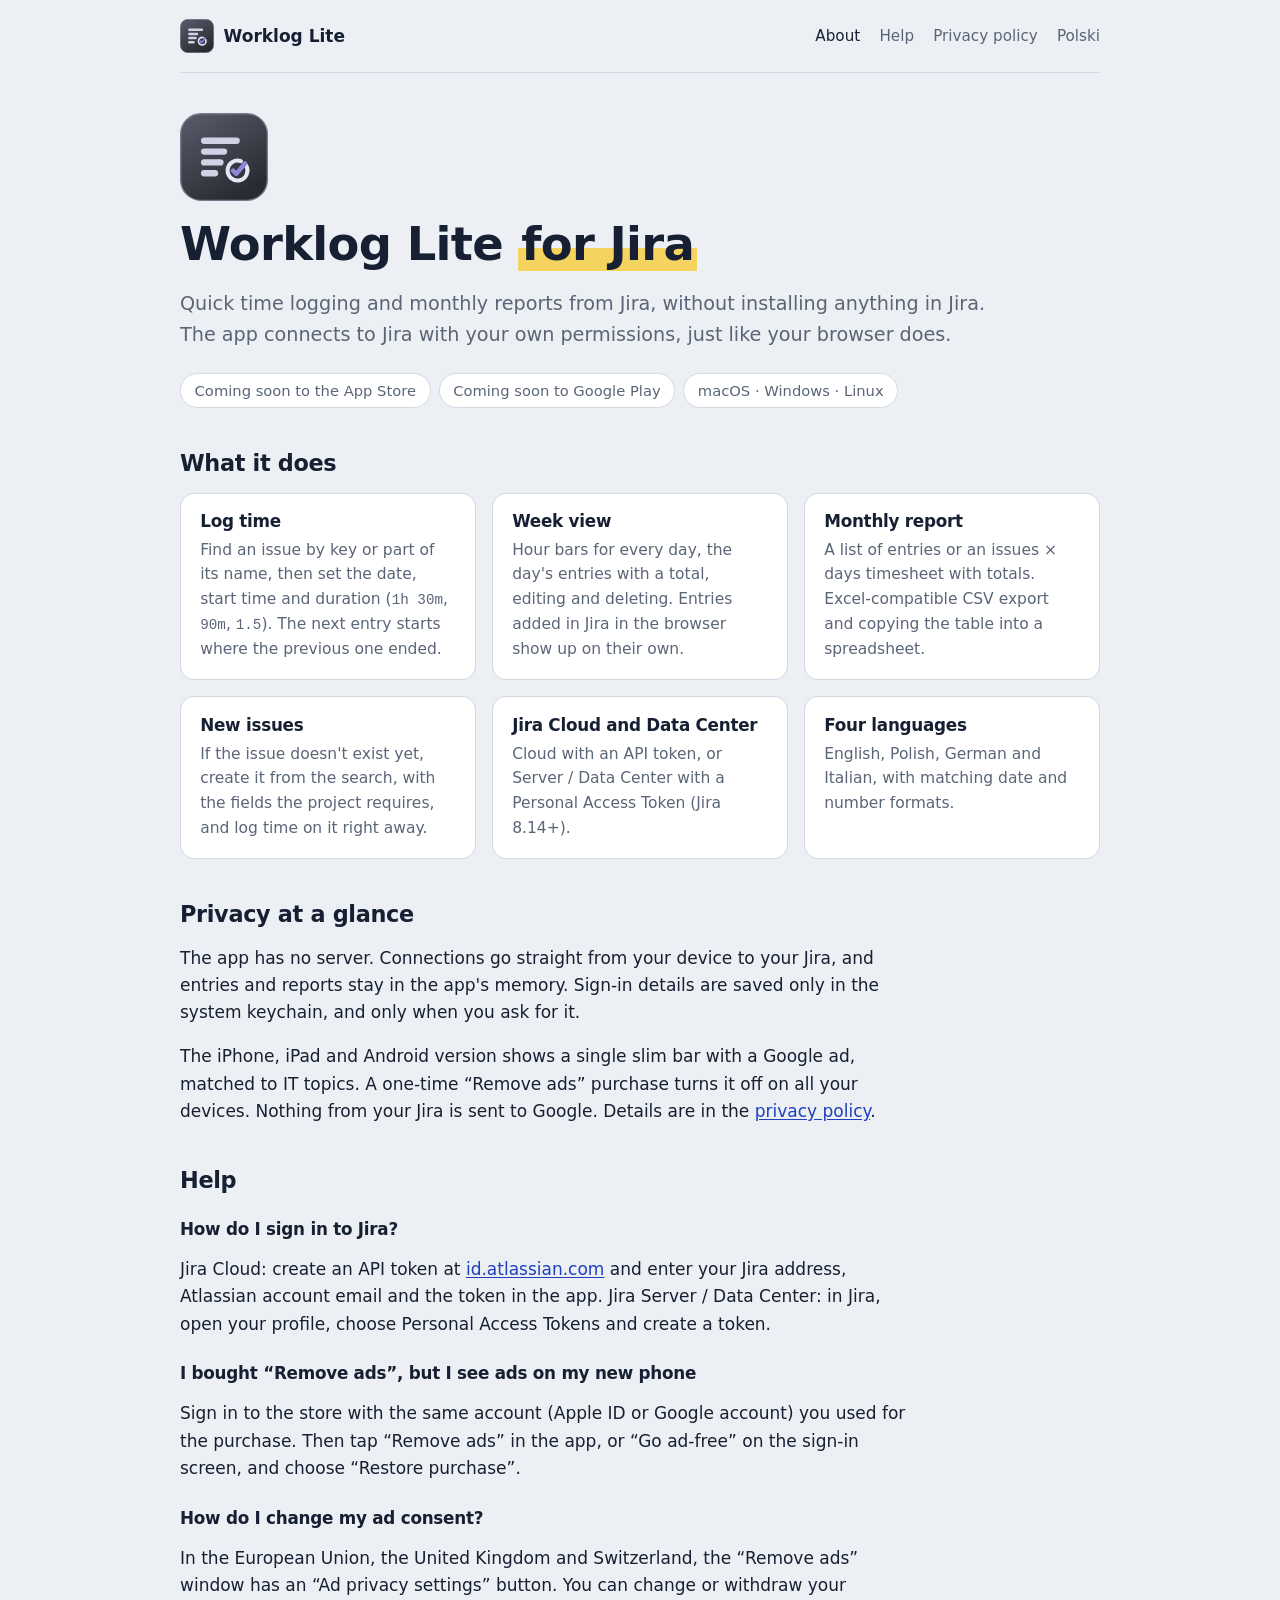
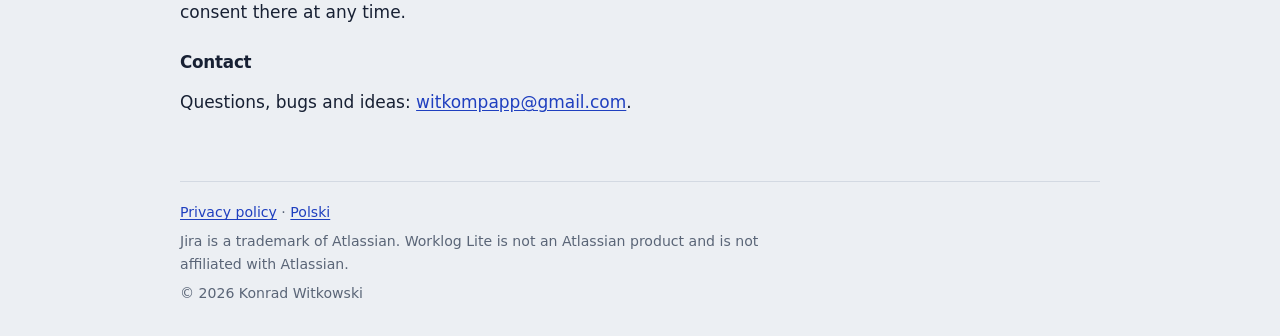
==== en/index.html @ 8bc0d523 "Reklamy Google i zakup „Bez reklam” na iOS i Androidzie, strona aplikacji - Wtyczka src-tauri/plugin" ====
<!doctype html>
<html lang="en">
<head>
  <meta charset="utf-8">
  <meta name="viewport" content="width=device-width, initial-scale=1">
  <meta name="color-scheme" content="light dark">
  <title>Worklog Lite for Jira</title>
  <meta name="description" content="Quick time logging and monthly reports from Jira, without installing anything in Jira. For iPhone, iPad, Android, macOS, Windows and Linux.">
  <link rel="icon" href="../icon.svg" type="image/svg+xml">
  <link rel="alternate" hreflang="pl" href="../">
  <link rel="stylesheet" href="../styles.css">
</head>
<body>
<div class="wrap">
  <header class="site">
    <a class="brand" href="./"><img src="../icon.svg" alt="">Worklog Lite</a>
    <nav class="site" aria-label="Site">
      <a href="./" aria-current="page">About</a>
      <a href="#help">Help</a>
      <a href="privacy/">Privacy policy</a>
      <a href="../" hreflang="pl" lang="pl">Polski</a>
    </nav>
  </header>

  <main>
    <section class="hero">
      <img src="../icon.svg" alt="Worklog Lite icon">
      <h1>Worklog Lite <span class="hl">for Jira</span></h1>
      <p class="lede">Quick time logging and monthly reports from Jira, without installing anything in Jira. The app connects to Jira with your own permissions, just like your browser does.</p>
      <div class="stores">
        <span class="pill">Coming soon to the App Store</span>
        <span class="pill">Coming soon to Google Play</span>
        <span class="pill">macOS · Windows · Linux</span>
      </div>
    </section>

    <h2>What it does</h2>
    <div class="features">
      <div class="card"><h3>Log time</h3><p>Find an issue by key or part of its name, then set the date, start time and duration (<code>1h 30m</code>, <code>90m</code>, <code>1.5</code>). The next entry starts where the previous one ended.</p></div>
      <div class="card"><h3>Week view</h3><p>Hour bars for every day, the day's entries with a total, editing and deleting. Entries added in Jira in the browser show up on their own.</p></div>
      <div class="card"><h3>Monthly report</h3><p>A list of entries or an issues × days timesheet with totals. Excel-compatible CSV export and copying the table into a spreadsheet.</p></div>
      <div class="card"><h3>New issues</h3><p>If the issue doesn't exist yet, create it from the search, with the fields the project requires, and log time on it right away.</p></div>
      <div class="card"><h3>Jira Cloud and Data Center</h3><p>Cloud with an API token, or Server / Data Center with a Personal Access Token (Jira 8.14+).</p></div>
      <div class="card"><h3>Four languages</h3><p>English, Polish, German and Italian, with matching date and number formats.</p></div>
    </div>

    <h2>Privacy at a glance</h2>
    <p>The app has no server. Connections go straight from your device to your Jira, and entries and reports stay in the app's memory. Sign-in details are saved only in the system keychain, and only when you ask for it.</p>
    <p>The iPhone, iPad and Android version shows a single slim bar with a Google ad, matched to IT topics. A one-time “Remove ads” purchase turns it off on all your devices. Nothing from your Jira is sent to Google. Details are in the <a href="privacy/">privacy policy</a>.</p>

    <h2 id="help">Help</h2>
    <h3>How do I sign in to Jira?</h3>
    <p>Jira Cloud: create an API token at <a href="https://id.atlassian.com/manage-profile/security/api-tokens">id.atlassian.com</a> and enter your Jira address, Atlassian account email and the token in the app. Jira Server / Data Center: in Jira, open your profile, choose Personal Access Tokens and create a token.</p>
    <h3>I bought “Remove ads”, but I see ads on my new phone</h3>
    <p>Sign in to the store with the same account (Apple ID or Google account) you used for the purchase. Then tap “Remove ads” in the app, or “Go ad-free” on the sign-in screen, and choose “Restore purchase”.</p>
    <h3>How do I change my ad consent?</h3>
    <p>In the European Union, the United Kingdom and Switzerland, the “Remove ads” window has an “Ad privacy settings” button. You can change or withdraw your consent there at any time.</p>
    <h3>Contact</h3>
    <p>Questions, bugs and ideas: <a href="mailto:witkompapp@gmail.com">witkompapp@gmail.com</a>.</p>
  </main>

  <footer class="site">
    <p><a href="privacy/">Privacy policy</a> · <a href="../" hreflang="pl" lang="pl">Polski</a></p>
    <p>Jira is a trademark of Atlassian. Worklog Lite is not an Atlassian product and is not affiliated with Atlassian.</p>
    <p>© 2026 Konrad Witkowski</p>
  </footer>
</div>
</body>
</html>
---- styles.css ----
/* Strona Worklog Lite: te same kolory co aplikacja (src/styles.css) — chłodny papier, atrament, zakreślacz */

:root {
  --paper: #eceff3;
  --surface: #ffffff;
  --ink: #172033;
  --muted: #5a6577;
  --line: #d3d9e2;
  --accent: #1f3fbf;
  --mark: #f4d35e;
  --font: system-ui, -apple-system, "Segoe UI", Roboto, "Noto Sans", Ubuntu, Cantarell, sans-serif;
  --num: ui-rounded, "SF Pro Rounded", system-ui, -apple-system, "Segoe UI", sans-serif;
  color-scheme: light dark;
}

@media (prefers-color-scheme: dark) {
  :root {
    --paper: #151b24;
    --surface: #1d2531;
    --ink: #e6ebf2;
    --muted: #97a3b6;
    --line: #2f3a4a;
    --accent: #7d97ff;
    --mark: #c9a92f;
  }
}

* { box-sizing: border-box; }
html { -webkit-text-size-adjust: 100%; }
body {
  margin: 0;
  background: var(--paper);
  color: var(--ink);
  font: 17px/1.6 var(--font);
  -webkit-font-smoothing: antialiased;
  padding-inline: 16px;
}
a { color: var(--accent); text-underline-offset: 2px; }
a:focus-visible { outline: 2px solid var(--accent); outline-offset: 2px; border-radius: 3px; }
h1, h2, h3 { line-height: 1.2; letter-spacing: -0.015em; text-wrap: balance; }
h1 { font-size: clamp(2rem, 1.4rem + 2.6vw, 2.9rem); margin: 0; }
h2 { font-size: 1.4rem; margin: 2.6rem 0 0.8rem; }
h3 { font-size: 1.05rem; margin: 1.6rem 0 0.4rem; }
p, li { max-width: 68ch; }
code { font-size: 0.92em; }

.wrap { max-width: 920px; margin: 0 auto; }

header.site {
  display: flex;
  flex-wrap: wrap;
  align-items: center;
  justify-content: space-between;
  gap: 0.8rem 1.5rem;
  padding: 1.2rem 0;
  border-bottom: 1px solid var(--line);
}
.brand { display: flex; align-items: center; gap: 0.6rem; font-weight: 650; color: var(--ink); text-decoration: none; }
.brand img { width: 34px; height: 34px; }
nav.site { display: flex; flex-wrap: wrap; gap: 0.3rem 1.2rem; font-size: 0.95rem; }
nav.site a { color: var(--muted); text-decoration: none; }
nav.site a:hover, nav.site a[aria-current="page"] { color: var(--ink); }

main { padding: 2.5rem 0 3rem; }
.hero { display: grid; gap: 1rem; }
.hero img { width: 88px; height: 88px; }
.lede { font-size: 1.2rem; color: var(--muted); margin: 0; }
.hl { background: linear-gradient(transparent 58%, var(--mark) 58%); padding: 0 0.06em; }
.stores { display: flex; flex-wrap: wrap; gap: 0.5rem; margin-top: 0.4rem; }
.pill { border: 1px solid var(--line); background: var(--surface); border-radius: 999px; padding: 0.3rem 0.85rem; font-size: 0.92rem; color: var(--muted); }

.features { display: grid; grid-template-columns: repeat(auto-fit, minmax(min(100%, 260px), 1fr)); gap: 1rem; margin-top: 1rem; }
.card { background: var(--surface); border: 1px solid var(--line); border-radius: 14px; padding: 1.1rem 1.2rem; min-width: 0; }
.card h3 { margin-top: 0; }
.card p { margin: 0; color: var(--muted); font-size: 0.97rem; }

.policy h2 { border-top: 1px solid var(--line); padding-top: 1.6rem; }
.policy .updated { color: var(--muted); margin: 0.6rem 0 0; }
.summary { background: var(--surface); border: 1px solid var(--line); border-radius: 14px; padding: 0.4rem 1.3rem; margin-top: 1.6rem; }
table { border-collapse: collapse; width: 100%; font-size: 0.95rem; }
.table { overflow-x: auto; margin: 0.8rem 0; }
th, td { text-align: left; vertical-align: top; padding: 0.55rem 0.7rem 0.55rem 0; border-bottom: 1px solid var(--line); }
th { color: var(--muted); font-weight: 600; font-size: 0.85rem; }

footer.site { border-top: 1px solid var(--line); padding: 1.2rem 0 2rem; color: var(--muted); font-size: 0.88rem; display: grid; gap: 0.4rem; }
footer.site p { margin: 0; }
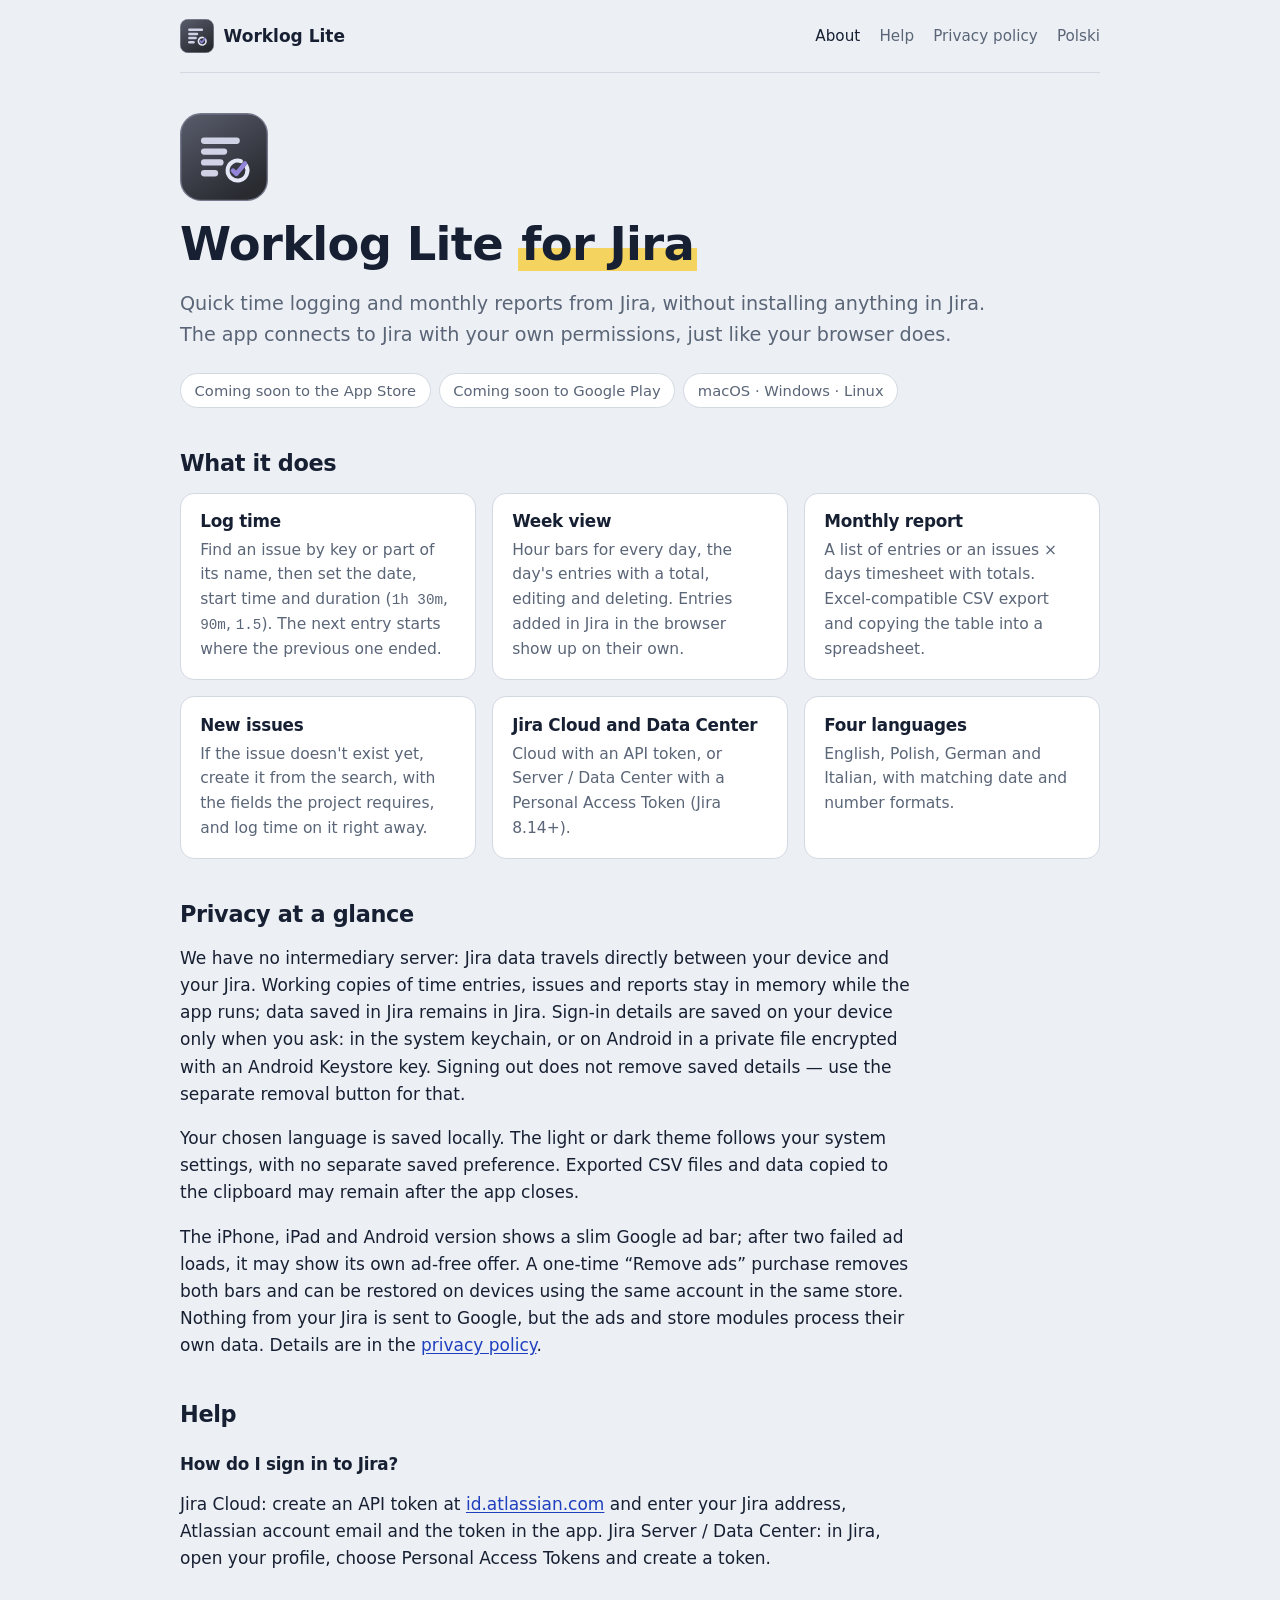
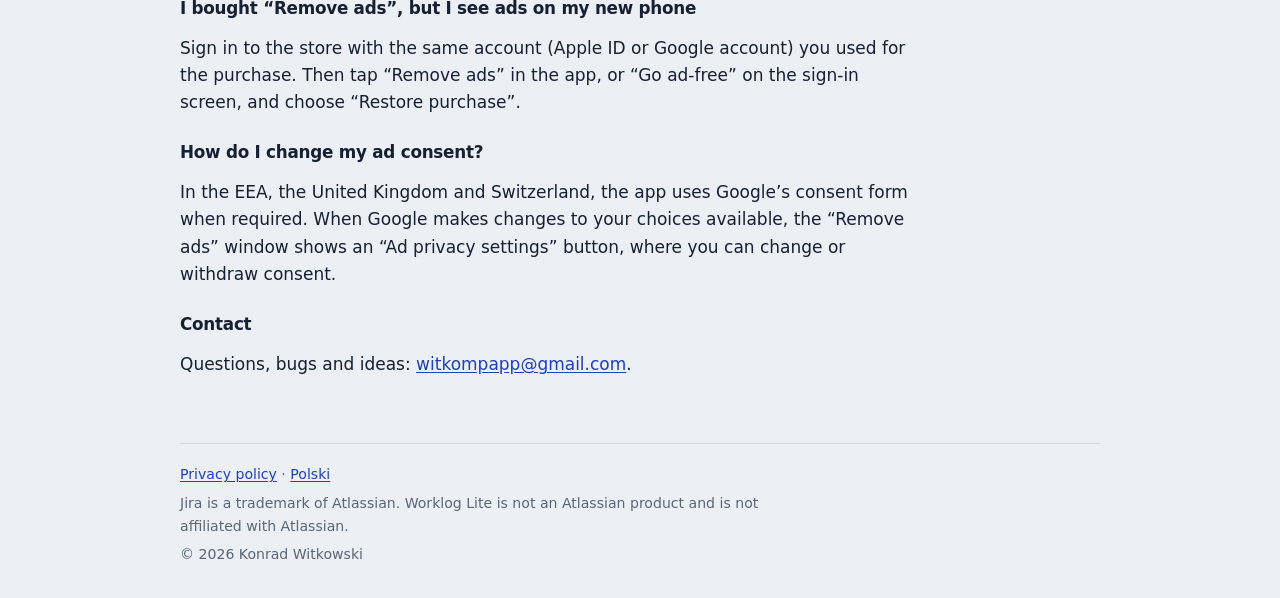
==== commit a5a551f1: "Napraw reklamy i zapis logowania oraz doprecyzuj politykę prywatności" ====
--- a/en/index.html
+++ b/en/index.html
@@ -45,8 +45,9 @@
     </div>
 
     <h2>Privacy at a glance</h2>
-    <p>The app has no server. Connections go straight from your device to your Jira, and entries and reports stay in the app's memory. Sign-in details are saved only in the system keychain, and only when you ask for it.</p>
-    <p>The iPhone, iPad and Android version shows a single slim bar with a Google ad, matched to IT topics. A one-time “Remove ads” purchase turns it off on all your devices. Nothing from your Jira is sent to Google. Details are in the <a href="privacy/">privacy policy</a>.</p>
+    <p>We have no intermediary server: Jira data travels directly between your device and your Jira. Working copies of time entries, issues and reports stay in memory while the app runs; data saved in Jira remains in Jira. Sign-in details are saved on your device only when you ask: in the system keychain, or on Android in a private file encrypted with an Android Keystore key. Signing out does not remove saved details — use the separate removal button for that.</p>
+    <p>Your chosen language is saved locally. The light or dark theme follows your system settings, with no separate saved preference. Exported CSV files and data copied to the clipboard may remain after the app closes.</p>
+    <p>The iPhone, iPad and Android version shows a slim Google ad bar; after two failed ad loads, it may show its own ad-free offer. A one-time “Remove ads” purchase removes both bars and can be restored on devices using the same account in the same store. Nothing from your Jira is sent to Google, but the ads and store modules process their own data. Details are in the <a href="privacy/">privacy policy</a>.</p>
 
     <h2 id="help">Help</h2>
     <h3>How do I sign in to Jira?</h3>
@@ -54,7 +55,7 @@
     <h3>I bought “Remove ads”, but I see ads on my new phone</h3>
     <p>Sign in to the store with the same account (Apple ID or Google account) you used for the purchase. Then tap “Remove ads” in the app, or “Go ad-free” on the sign-in screen, and choose “Restore purchase”.</p>
     <h3>How do I change my ad consent?</h3>
-    <p>In the European Union, the United Kingdom and Switzerland, the “Remove ads” window has an “Ad privacy settings” button. You can change or withdraw your consent there at any time.</p>
+    <p>In the EEA, the United Kingdom and Switzerland, the app uses Google’s consent form when required. When Google makes changes to your choices available, the “Remove ads” window shows an “Ad privacy settings” button, where you can change or withdraw consent.</p>
     <h3>Contact</h3>
     <p>Questions, bugs and ideas: <a href="mailto:witkompapp@gmail.com">witkompapp@gmail.com</a>.</p>
   </main>
